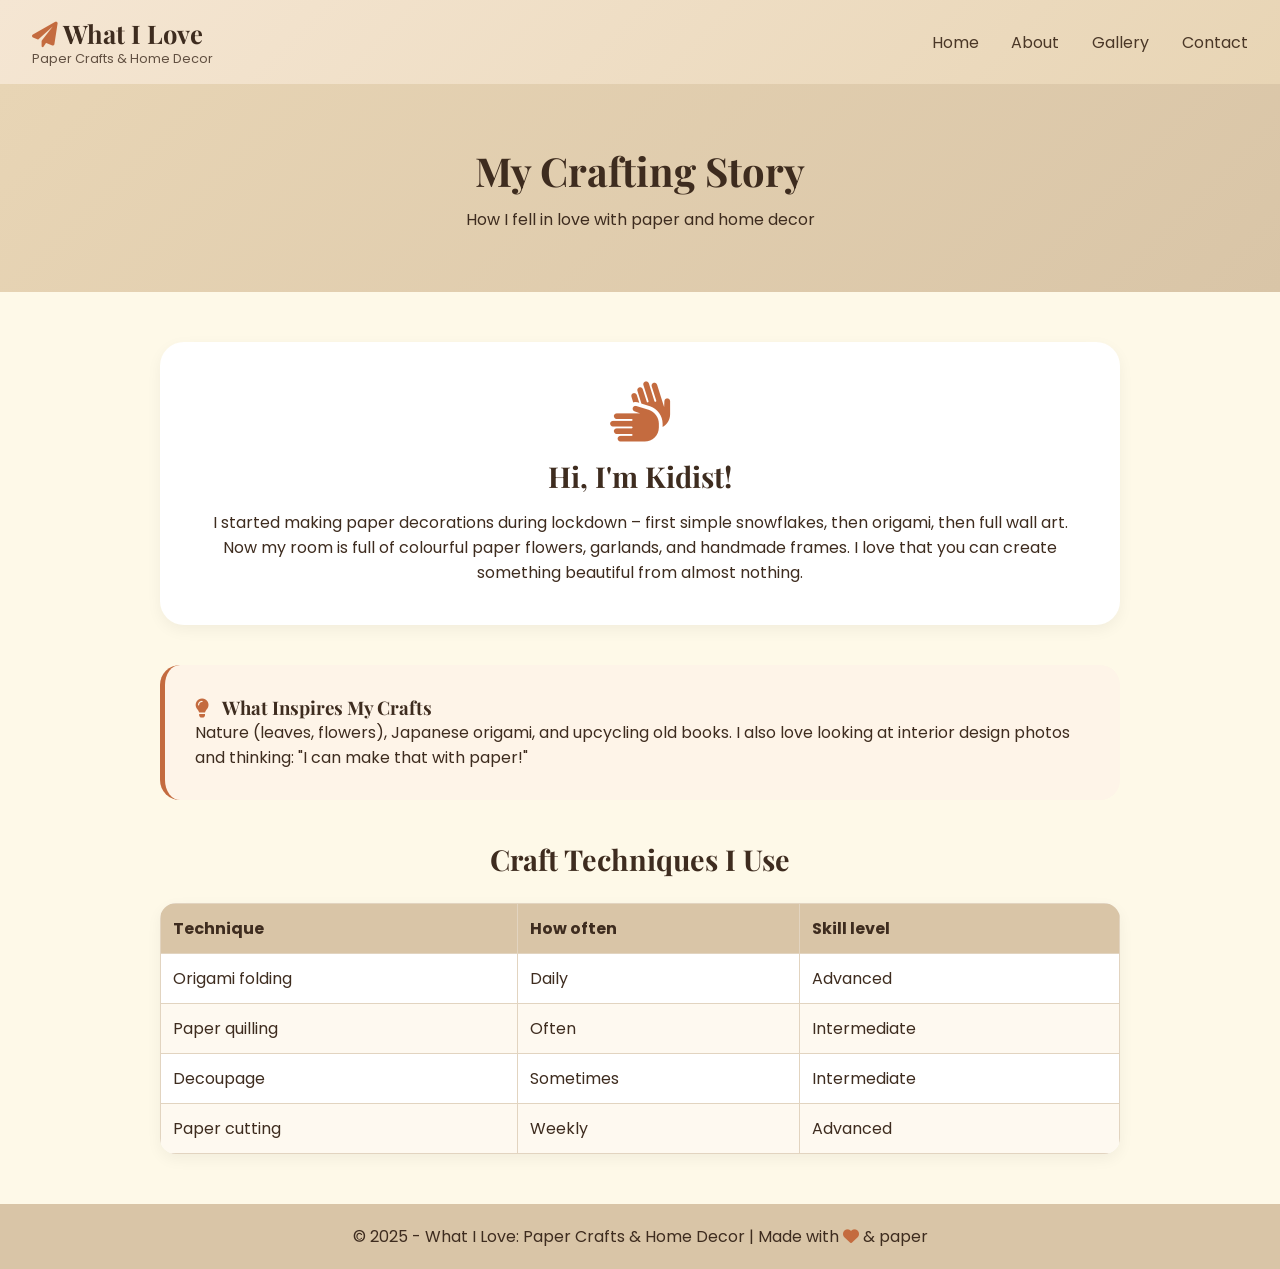
==== about.html @ b65a6f3b "update" ====
<!DOCTYPE html>
<html lang="en">
<head>
    <meta charset="UTF-8">
    <meta name="viewport" content="width=device-width, initial-scale=1.0">
    <title>About Me - Paper Crafts</title>
    <link href="https://fonts.googleapis.com/css2?family=Poppins:wght@300;400;600;700&family=Playfair+Display:wght@400;600&display=swap" rel="stylesheet">
    <link rel="stylesheet" href="https://cdnjs.cloudflare.com/ajax/libs/font-awesome/6.0.0/css/all.min.css">
    <link rel="stylesheet" href="styles/about.css">
</head>
<body>

    <header>
        <div class="logo">
            <h1><i class="fas fa-paper-plane"></i> What I Love</h1>
            <p>Paper Crafts & Home Decor</p>
        </div>
        <nav>
            <a href="index.html">Home</a>
            <a href="about.html">About</a>
            <a href="gallery.html">Gallery</a>
            <a href="contact.html">Contact</a>
        </nav>
    </header>

    <main>
        <section class="about-hero">
            <h2>My Crafting Story</h2>
            <p>How I fell in love with paper and home decor</p>
        </section>

        <section class="about-content">
            <div class="bio">
                <i class="fas fa-hands"></i>
                <h3>Hi, I'm Kidist!</h3>
                <p>I started making paper decorations during lockdown – first simple snowflakes, then origami, then full wall art. Now my room is full of colourful paper flowers, garlands, and handmade frames. I love that you can create something beautiful from almost nothing.</p>
            </div>

            <div class="inspiration">
                <h3><i class="fas fa-lightbulb"></i> What Inspires My Crafts</h3>
                <p>Nature (leaves, flowers), Japanese origami, and upcycling old books. I also love looking at interior design photos and thinking: "I can make that with paper!"</p>
            </div>

            <div class="skills">
                <h3>Craft Techniques I Use</h3>
                <table class="skills-table">
                    <thead><tr><th>Technique</th><th>How often</th><th>Skill level</th></tr></thead>
                    <tbody>
                        <tr><td>Origami folding</td><td>Daily</td><td>Advanced</td></tr>
                        <tr><td>Paper quilling</td><td>Often</td><td>Intermediate</td></tr>
                        <tr><td>Decoupage</td><td>Sometimes</td><td>Intermediate</td></tr>
                        <tr><td>Paper cutting</td><td>Weekly</td><td>Advanced</td></tr>
                    </tbody>
                </table>
            </div>
        </section>
    </main>
    

    <footer>
        <p>© 2025 - What I Love: Paper Crafts & Home Decor | Made with <i class="fas fa-heart"></i> & paper</p>
    </footer>

</body>
</html>
---- styles/about.css ----
/* ============================================
   ABOUT.CSS - Paper crafts about page
   ============================================ */

* {
    margin: 0;
    padding: 0;
    box-sizing: border-box;
}

body {
    font-family: 'Poppins', sans-serif;
    background-color: #fef9e8;
    color: #3e2c1f;
}

h1, h2, h3 {
    font-family: 'Playfair Display', serif;
}

/* Header (same as index) */
header {
    background: linear-gradient(135deg, #f5e6d3, #e8d5b5);
    padding: 1rem 2rem;
    display: flex;
    justify-content: space-between;
    align-items: center;
    flex-wrap: wrap;
    position: sticky;
    top: 0;
    z-index: 100;
}

.logo h1 {
    font-size: 1.6rem;
}

.logo h1 i {
    color: #c46b3f;
}

.logo p {
    font-size: 0.8rem;
    opacity: 0.8;
}

nav a {
    color: #4a3727;
    text-decoration: none;
    margin-left: 1.8rem;
    transition: 0.3s;
}

nav a:hover {
    color: #c46b3f;
}

/* About hero (gradient) */
.about-hero {
    background: linear-gradient(135deg, #e8d5b5, #d9c5a7);
    color: #3e2c1f;
    text-align: center;
    padding: 60px 20px;
}

.about-hero h2 {
    font-size: 2.5rem;
    margin-bottom: 10px;
}

/* Content */
.about-content {
    max-width: 1000px;
    margin: 0 auto;
    padding: 50px 20px;
}

.bio {
    background: white;
    padding: 40px;
    border-radius: 24px;
    text-align: center;
    margin-bottom: 40px;
    box-shadow: 0 5px 15px rgba(0,0,0,0.05);
}

.bio i {
    font-size: 60px;
    color: #c46b3f;
    margin-bottom: 15px;
}

.bio h3 {
    font-size: 1.8rem;
    margin-bottom: 15px;
}

.inspiration {
    background: #fef4e8;
    padding: 30px;
    border-radius: 20px;
    margin-bottom: 40px;
    border-left: 5px solid #c46b3f;
}

.inspiration i {
    color: #c46b3f;
    margin-right: 10px;
}

/* Skills table */
.skills h3 {
    text-align: center;
    font-size: 1.8rem;
    margin-bottom: 25px;
}

.skills-table {
    width: 100%;
    border-collapse: collapse;
    background: white;
    border-radius: 16px;
    overflow: hidden;
    box-shadow: 0 5px 15px rgba(0,0,0,0.05);
}

.skills-table th, .skills-table td {
    border: 1px solid #e2d4c0;
    padding: 12px;
    text-align: left;
}

.skills-table th {
    background: #d9c5a7;
    color: #3e2c1f;
}

.skills-table tr:nth-child(even) {
    background: #fef9f0;
}

.skills-table tr:hover {
    background: #f5e6d3;
}

/* Footer */
footer {
    background: #d9c5a7;
    text-align: center;
    padding: 20px;
    color: #3e2c1f;
}

footer i {
    color: #c46b3f;
}

/* Media Queries */
@media (max-width: 600px) {
    header {
        flex-direction: column;
        text-align: center;
    }
    nav {
        margin-top: 15px;
    }
    nav a {
        margin: 0 12px;
    }
    .about-hero h2 {
        font-size: 1.8rem;
    }
    .bio {
        padding: 25px;
    }
    .skills-table {
        font-size: 12px;
    }
}
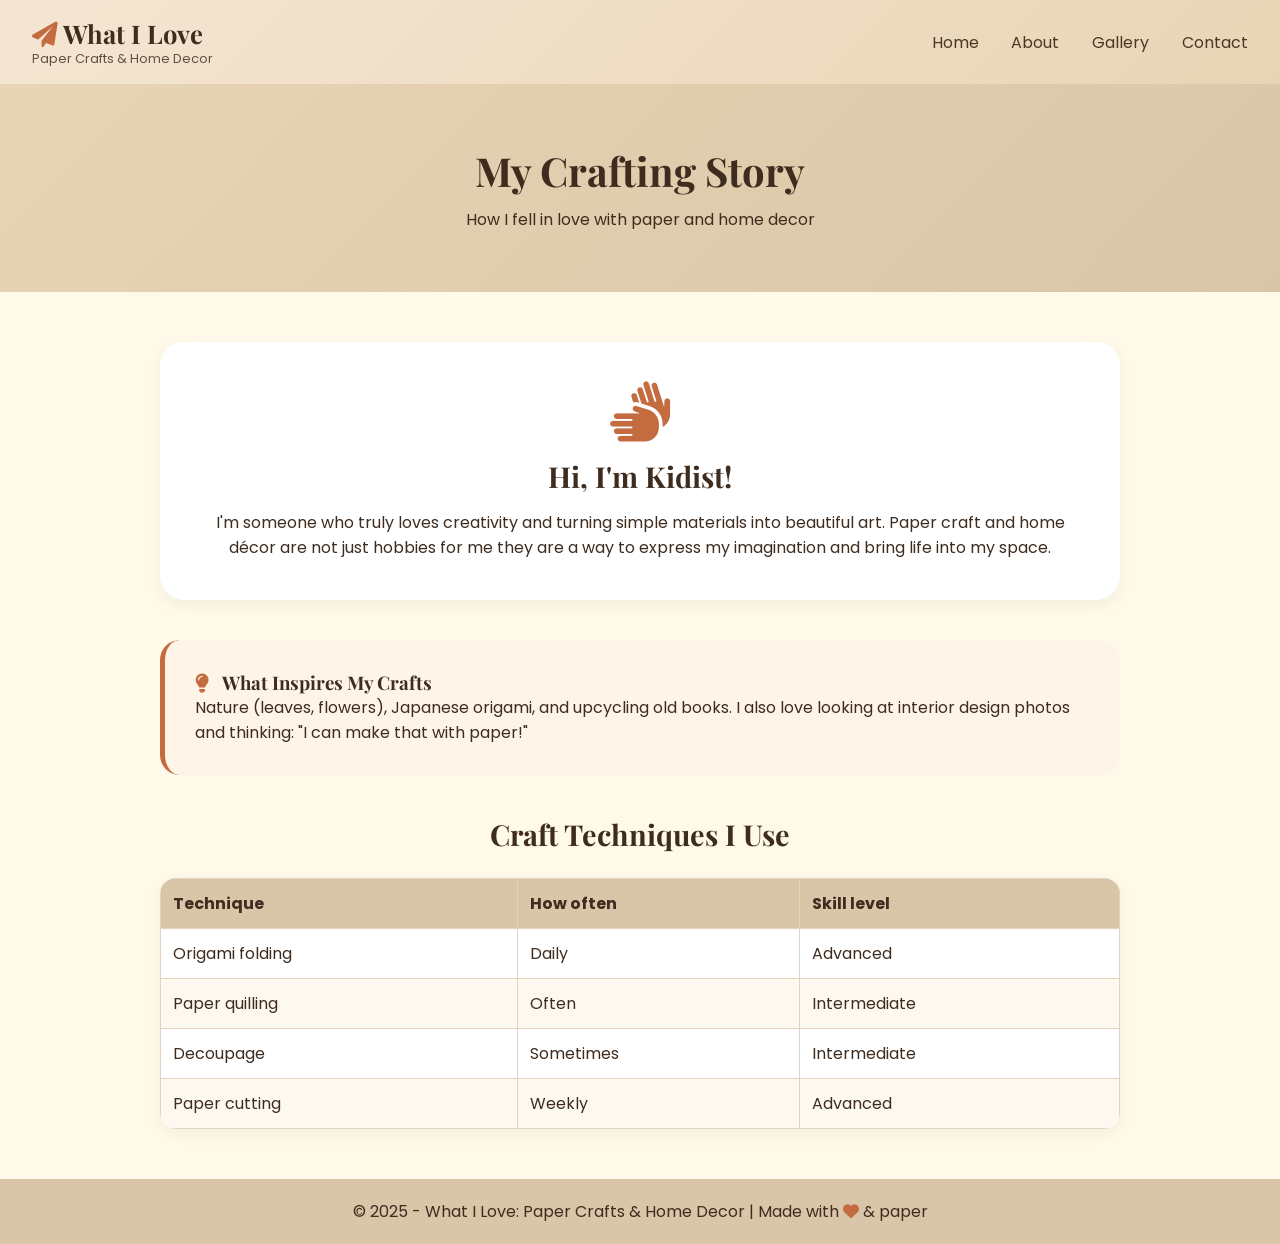
==== commit 5e2666e1: "update" ====
--- a/about.html
+++ b/about.html
@@ -33,7 +33,8 @@
             <div class="bio">
                 <i class="fas fa-hands"></i>
                 <h3>Hi, I'm Kidist!</h3>
-                <p>I started making paper decorations during lockdown – first simple snowflakes, then origami, then full wall art. Now my room is full of colourful paper flowers, garlands, and handmade frames. I love that you can create something beautiful from almost nothing.</p>
+                <p>I'm someone who truly loves creativity and turning simple materials into beautiful art. 
+Paper craft and home décor are not just hobbies for me they are a way to express my imagination and bring life into my space.</p>
             </div>
 
             <div class="inspiration">
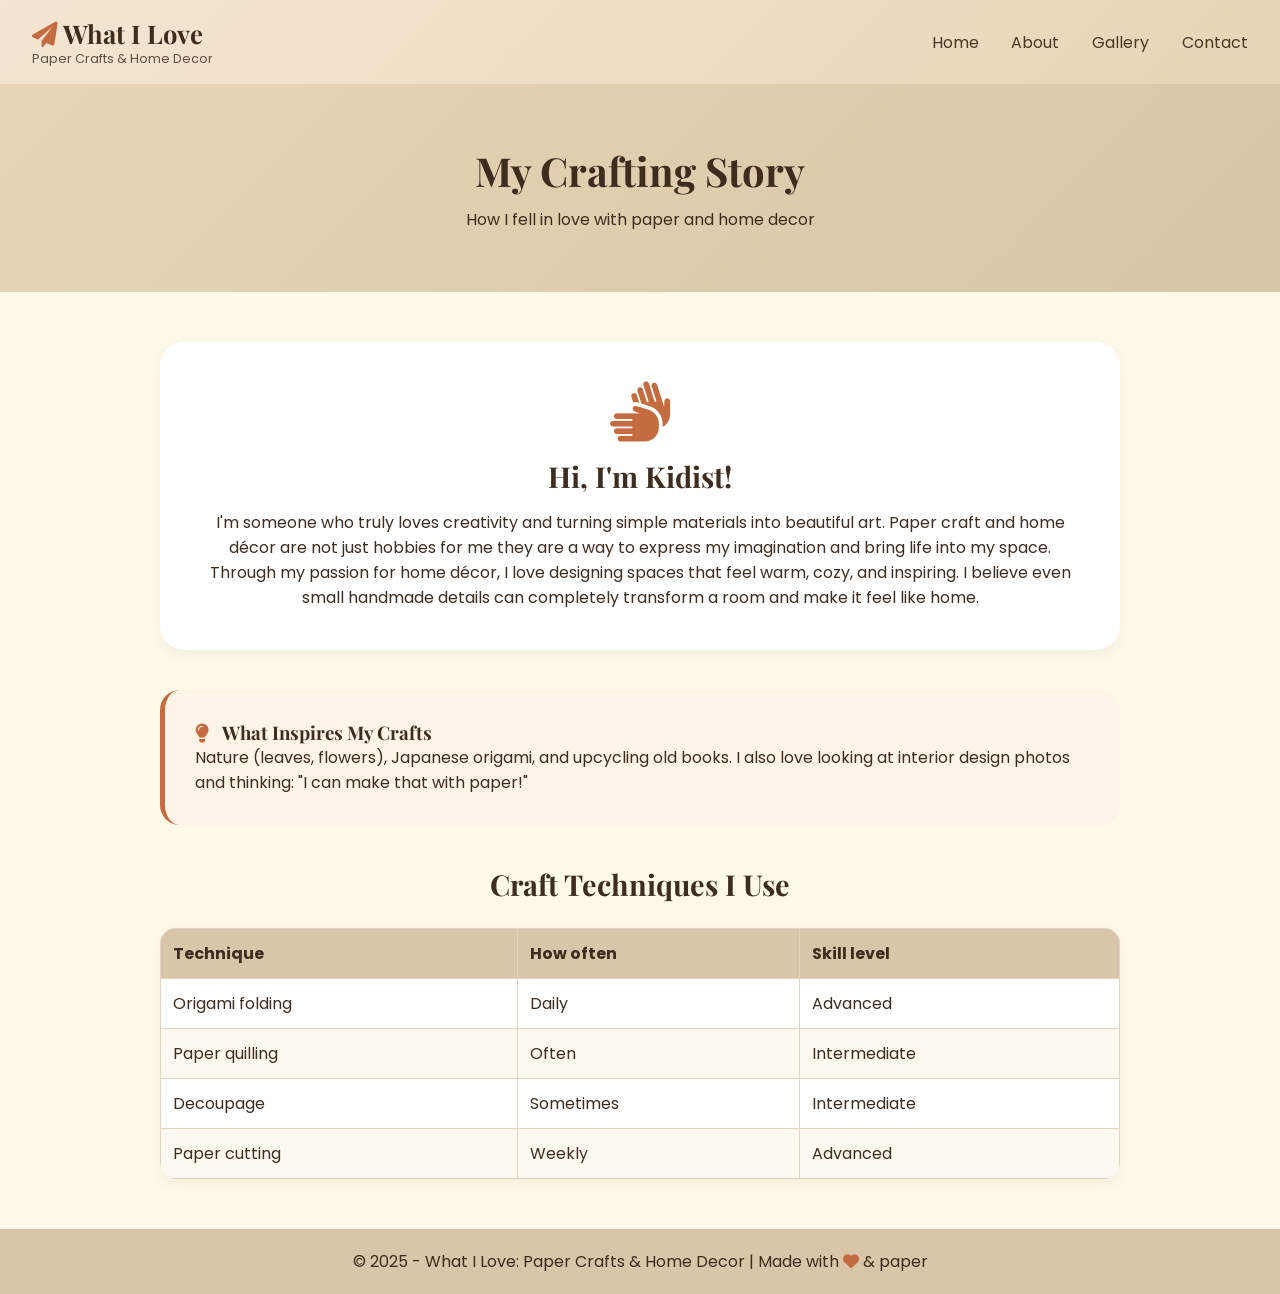
==== commit 6d81f338: "update" ====
--- a/about.html
+++ b/about.html
@@ -35,6 +35,8 @@
                 <h3>Hi, I'm Kidist!</h3>
                 <p>I'm someone who truly loves creativity and turning simple materials into beautiful art. 
 Paper craft and home décor are not just hobbies for me they are a way to express my imagination and bring life into my space.</p>
+<p>Through my passion for home décor, I love designing spaces that feel warm, cozy, and inspiring. 
+I believe even small handmade details can completely transform a room and make it feel like home.</p>
             </div>
 
             <div class="inspiration">
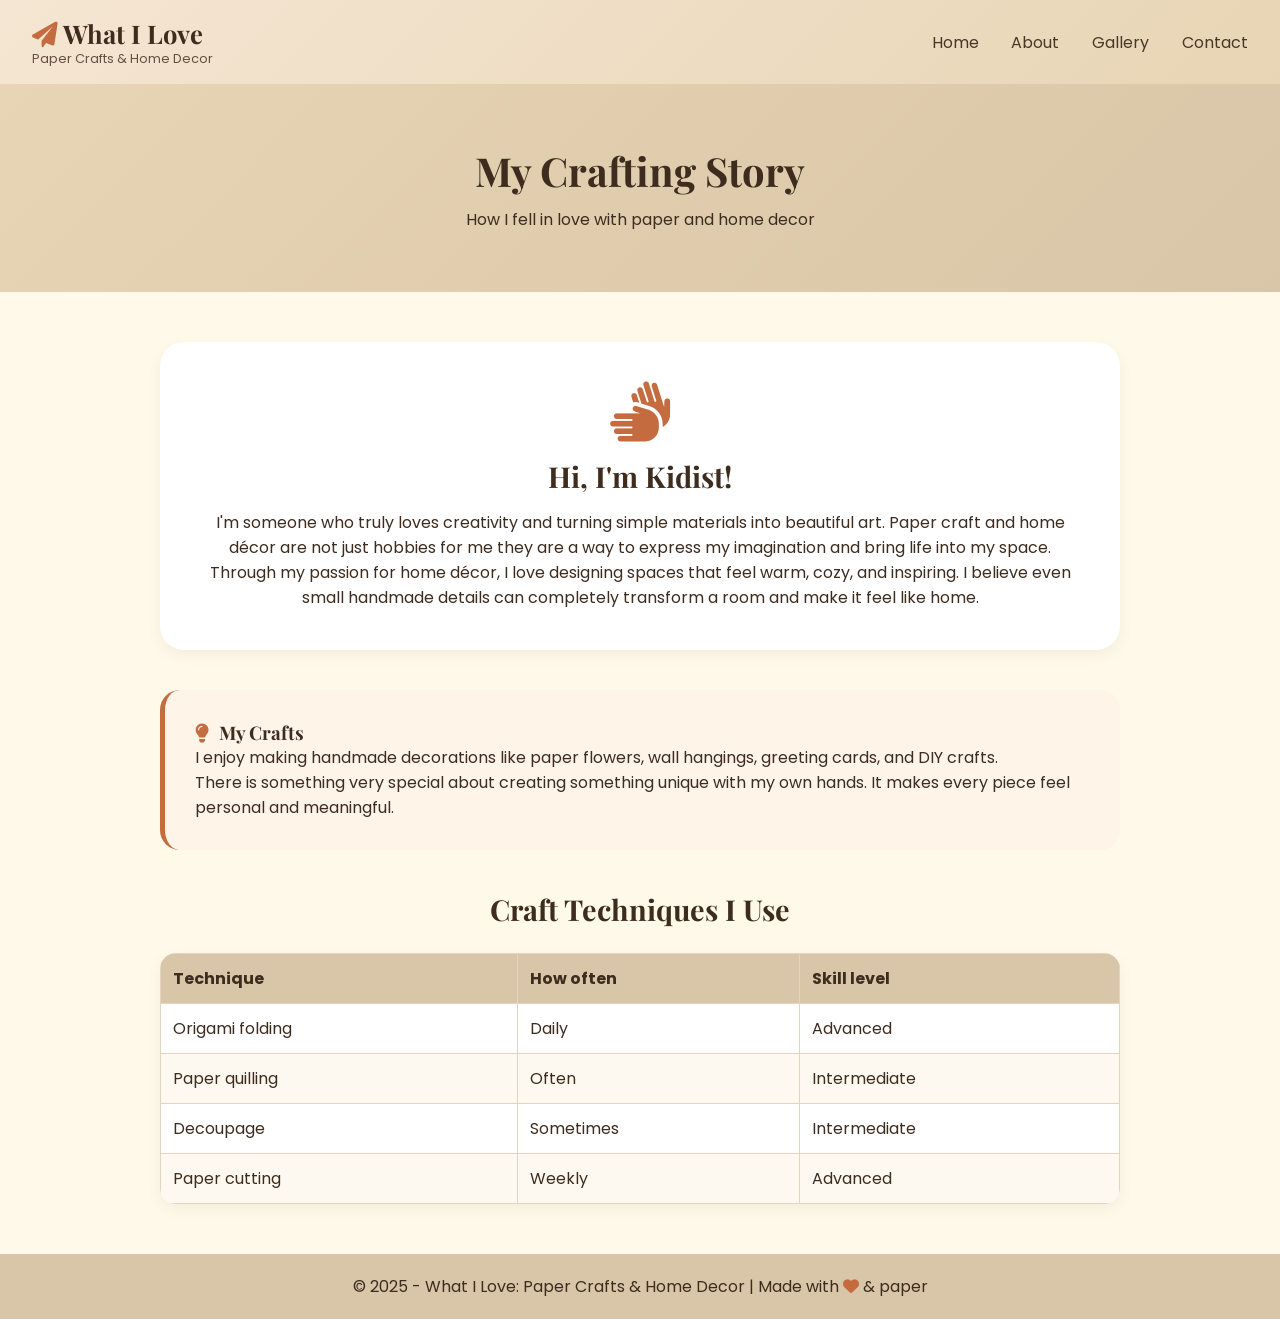
==== commit 41e26ba3: "update" ====
--- a/about.html
+++ b/about.html
@@ -39,9 +39,10 @@
 I believe even small handmade details can completely transform a room and make it feel like home.</p>
             </div>
 
-            <div class="inspiration">
-                <h3><i class="fas fa-lightbulb"></i> What Inspires My Crafts</h3>
-                <p>Nature (leaves, flowers), Japanese origami, and upcycling old books. I also love looking at interior design photos and thinking: "I can make that with paper!"</p>
+            <div class="enjoy">
+                <h3><i class="fas fa-lightbulb"></i>My Crafts</h3>
+                <p>I enjoy making handmade decorations like paper flowers, wall hangings, greeting cards, and DIY crafts.</p>
+                <p>There is something very special about creating something unique with my own hands. It makes every piece feel personal and meaningful.</p>
             </div>
 
             <div class="skills">
--- a/styles/about.css
+++ b/styles/about.css
@@ -95,7 +95,7 @@
     margin-bottom: 15px;
 }
 
-.inspiration {
+.enjoy {
     background: #fef4e8;
     padding: 30px;
     border-radius: 20px;
@@ -103,7 +103,7 @@
     border-left: 5px solid #c46b3f;
 }
 
-.inspiration i {
+.enjoy i {
     color: #c46b3f;
     margin-right: 10px;
 }
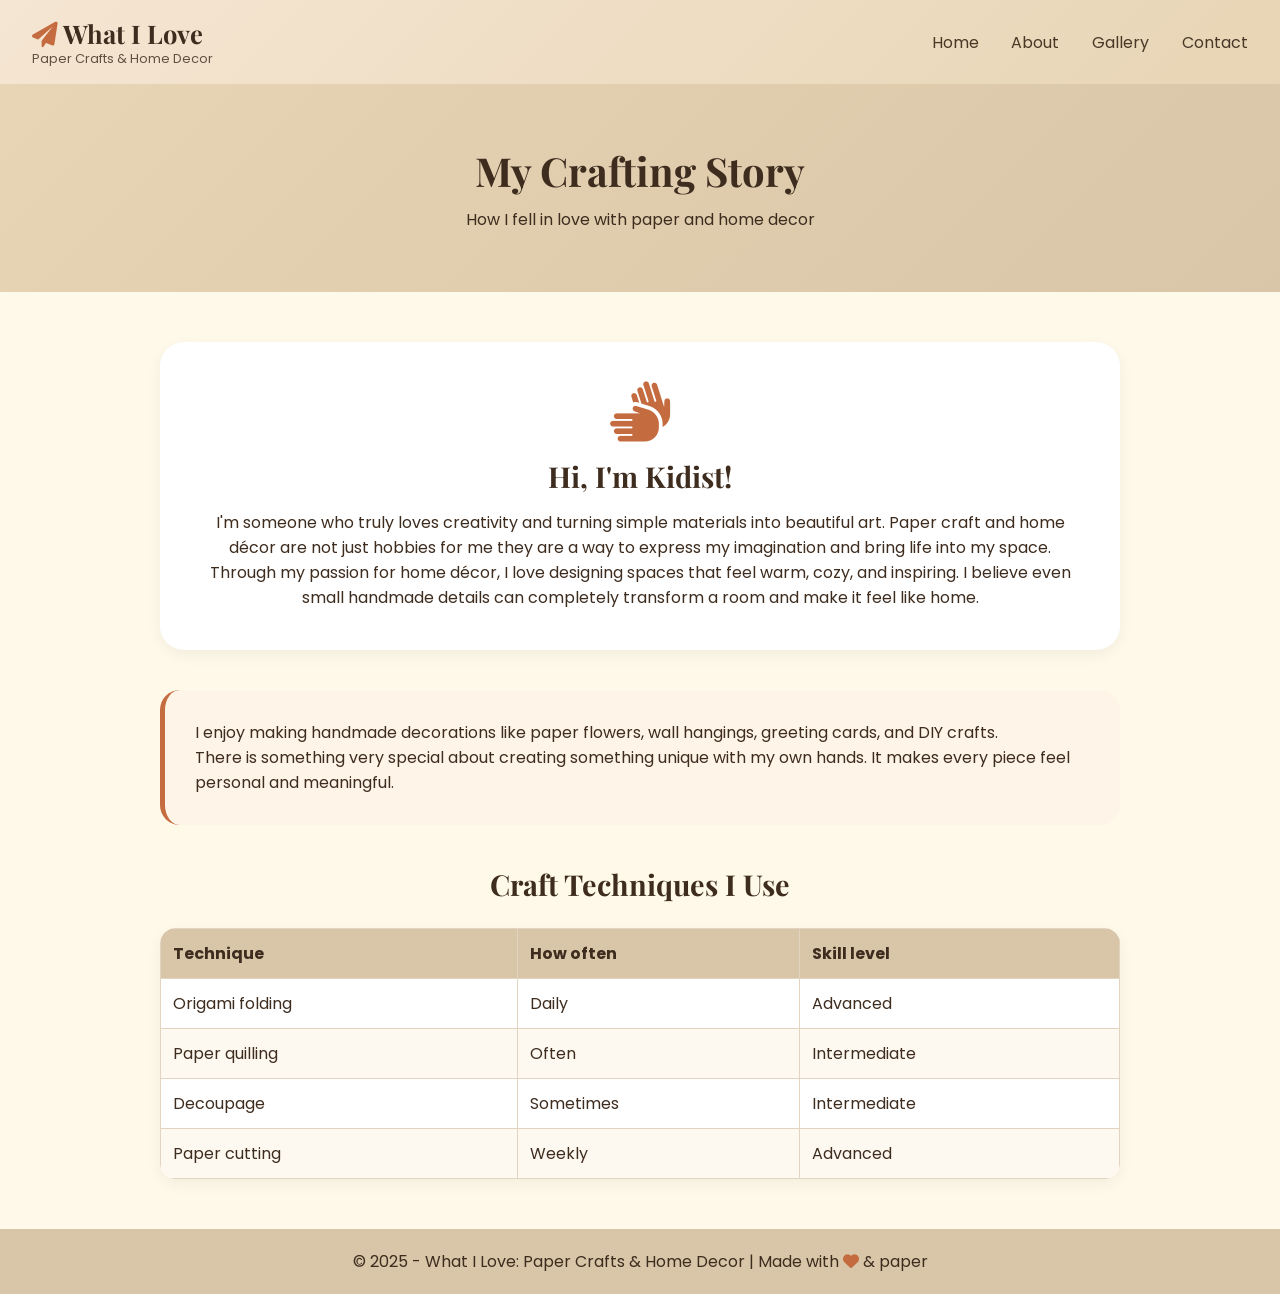
==== commit abddf86b: "update" ====
--- a/about.html
+++ b/about.html
@@ -40,7 +40,7 @@
             </div>
 
             <div class="enjoy">
-                <h3><i class="fas fa-lightbulb"></i>My Crafts</h3>
+
                 <p>I enjoy making handmade decorations like paper flowers, wall hangings, greeting cards, and DIY crafts.</p>
                 <p>There is something very special about creating something unique with my own hands. It makes every piece feel personal and meaningful.</p>
             </div>
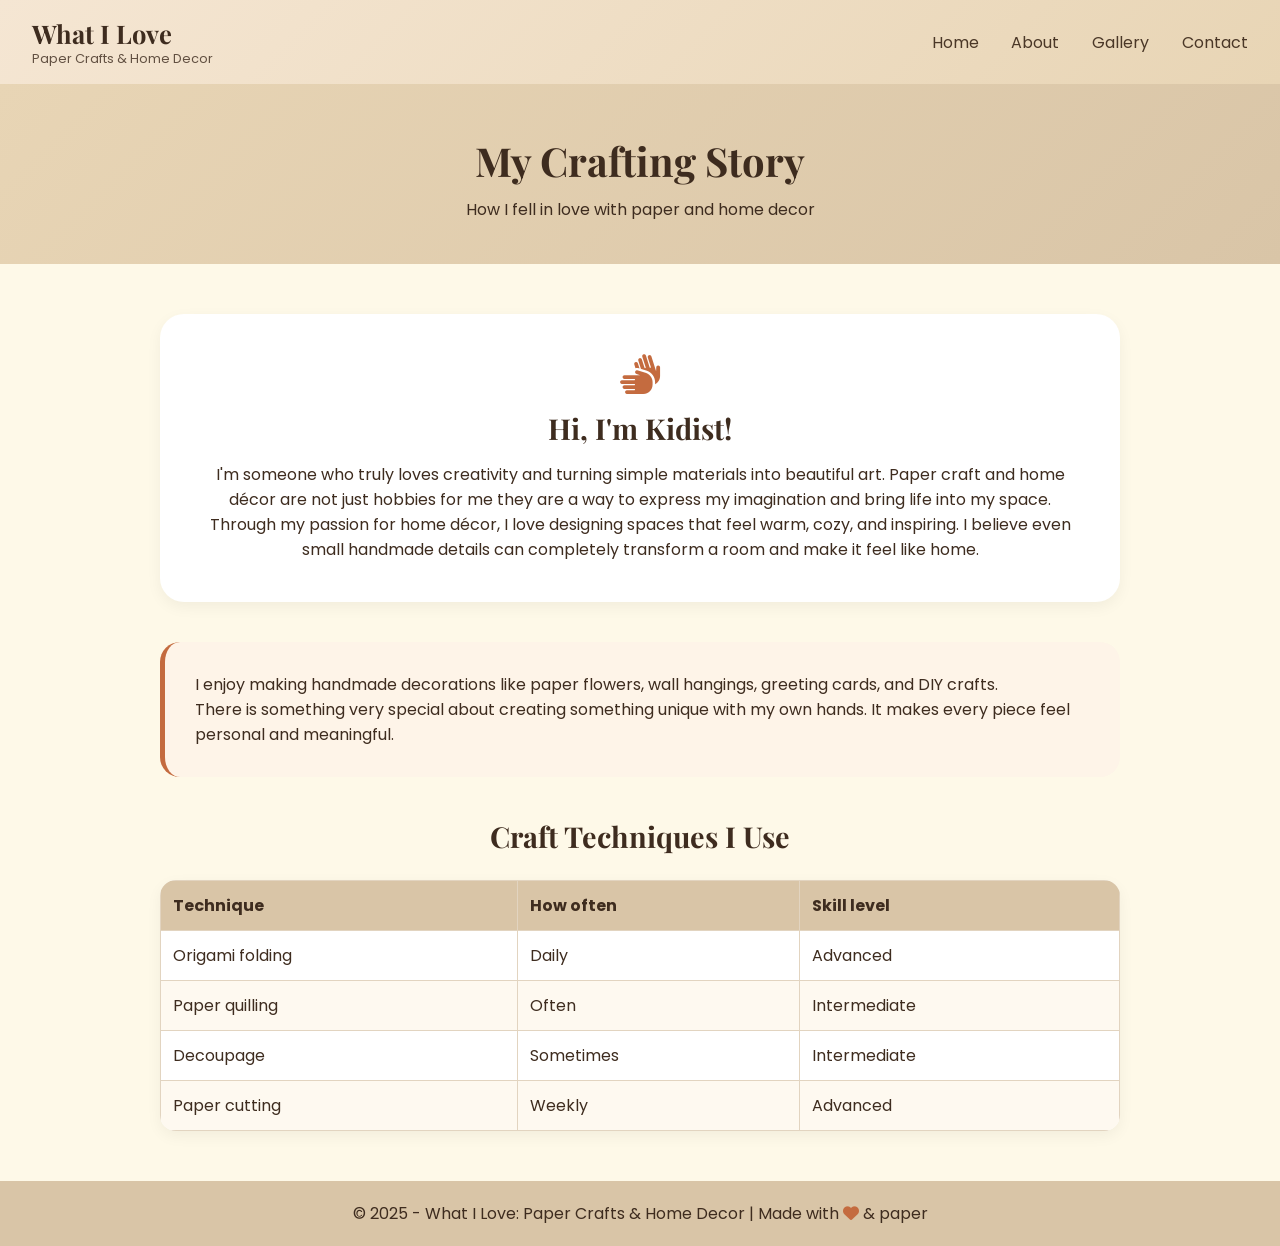
==== commit 3a448851: "update" ====
--- a/about.html
+++ b/about.html
@@ -12,7 +12,7 @@
 
     <header>
         <div class="logo">
-            <h1><i class="fas fa-paper-plane"></i> What I Love</h1>
+            <h1> What I Love</h1>
             <p>Paper Crafts & Home Decor</p>
         </div>
         <nav>
--- a/styles/about.css
+++ b/styles/about.css
@@ -35,9 +35,7 @@
     font-size: 1.6rem;
 }
 
-.logo h1 i {
-    color: #c46b3f;
-}
+
 
 .logo p {
     font-size: 0.8rem;
@@ -60,7 +58,8 @@
     background: linear-gradient(135deg, #e8d5b5, #d9c5a7);
     color: #3e2c1f;
     text-align: center;
-    padding: 60px 20px;
+    padding: 50px 20px;
+    height: 180px;
 }
 
 .about-hero h2 {
@@ -85,7 +84,7 @@
 }
 
 .bio i {
-    font-size: 60px;
+    font-size: 40px;
     color: #c46b3f;
     margin-bottom: 15px;
 }
@@ -101,11 +100,6 @@
     border-radius: 20px;
     margin-bottom: 40px;
     border-left: 5px solid #c46b3f;
-}
-
-.enjoy i {
-    color: #c46b3f;
-    margin-right: 10px;
 }
 
 /* Skills table */
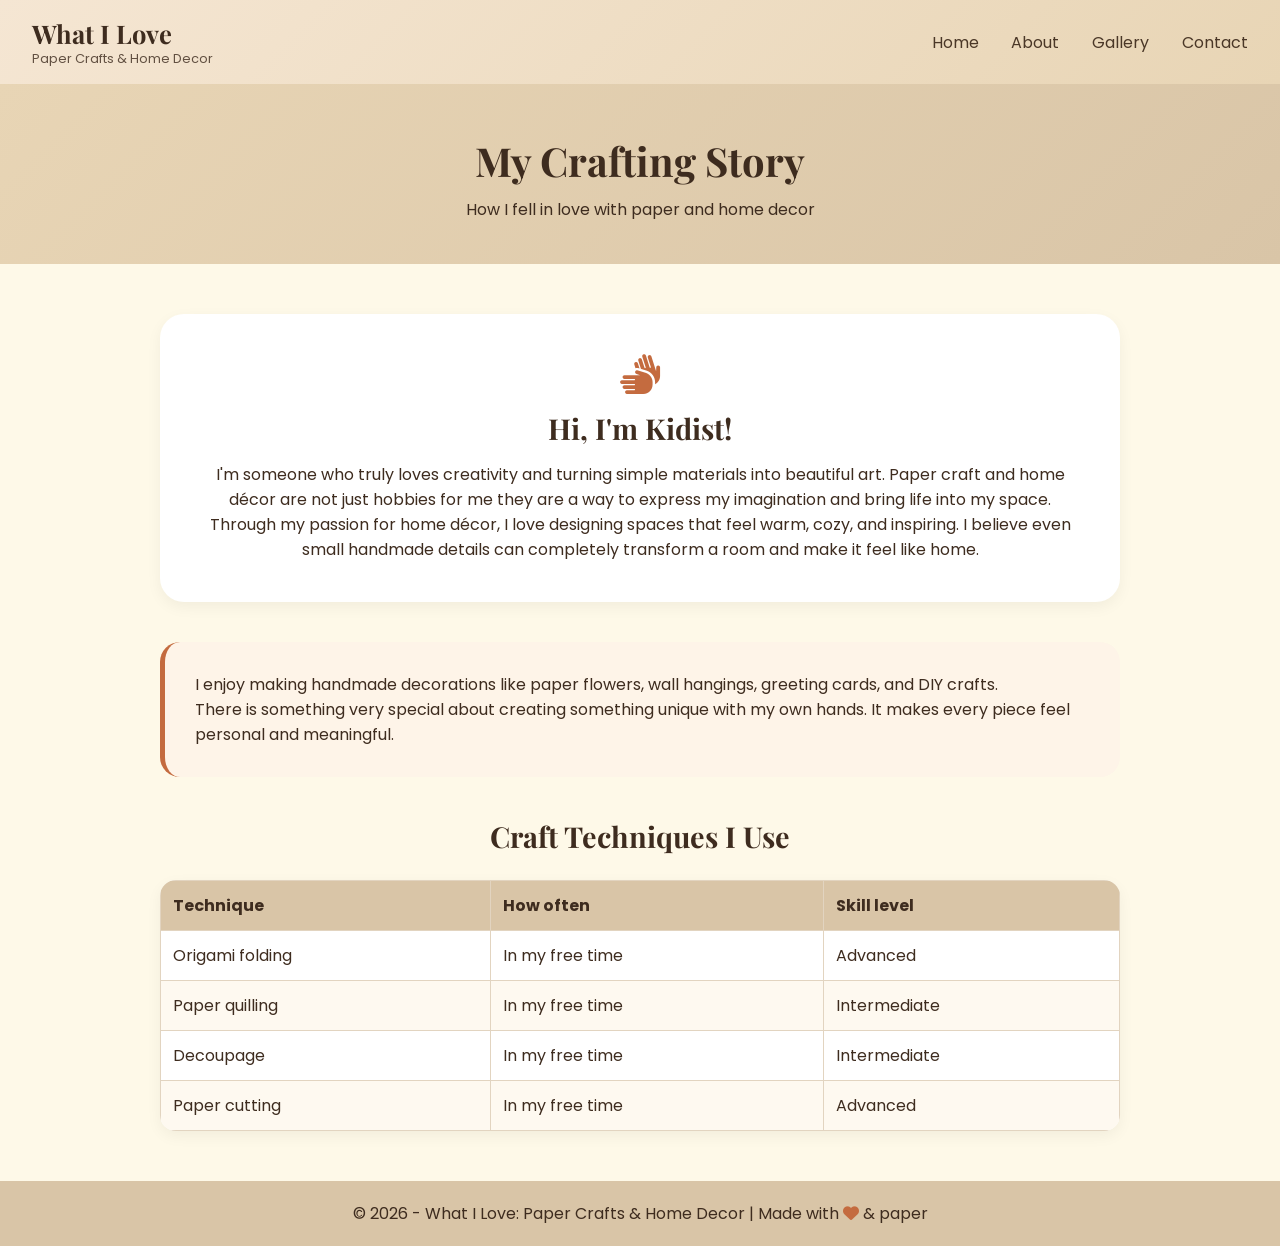
==== commit 4f880b53: "update" ====
--- a/about.html
+++ b/about.html
@@ -50,10 +50,10 @@
                 <table class="skills-table">
                     <thead><tr><th>Technique</th><th>How often</th><th>Skill level</th></tr></thead>
                     <tbody>
-                        <tr><td>Origami folding</td><td>Daily</td><td>Advanced</td></tr>
-                        <tr><td>Paper quilling</td><td>Often</td><td>Intermediate</td></tr>
-                        <tr><td>Decoupage</td><td>Sometimes</td><td>Intermediate</td></tr>
-                        <tr><td>Paper cutting</td><td>Weekly</td><td>Advanced</td></tr>
+                        <tr><td>Origami folding</td><td>In my free time</td><td>Advanced</td></tr>
+                        <tr><td>Paper quilling</td><td>In my free time</td><td>Intermediate</td></tr>
+                        <tr><td>Decoupage</td><td>In my free time</td><td>Intermediate</td></tr>
+                        <tr><td>Paper cutting</td><td>In my free time</td><td>Advanced</td></tr>
                     </tbody>
                 </table>
             </div>
@@ -62,7 +62,7 @@
     
 
     <footer>
-        <p>© 2025 - What I Love: Paper Crafts & Home Decor | Made with <i class="fas fa-heart"></i> & paper</p>
+        <p>© 2026 - What I Love: Paper Crafts & Home Decor | Made with <i class="fas fa-heart"></i> & paper</p>
     </footer>
 
 </body>
--- a/styles/about.css
+++ b/styles/about.css
@@ -34,9 +34,6 @@
 .logo h1 {
     font-size: 1.6rem;
 }
-
-
-
 .logo p {
     font-size: 0.8rem;
     opacity: 0.8;
